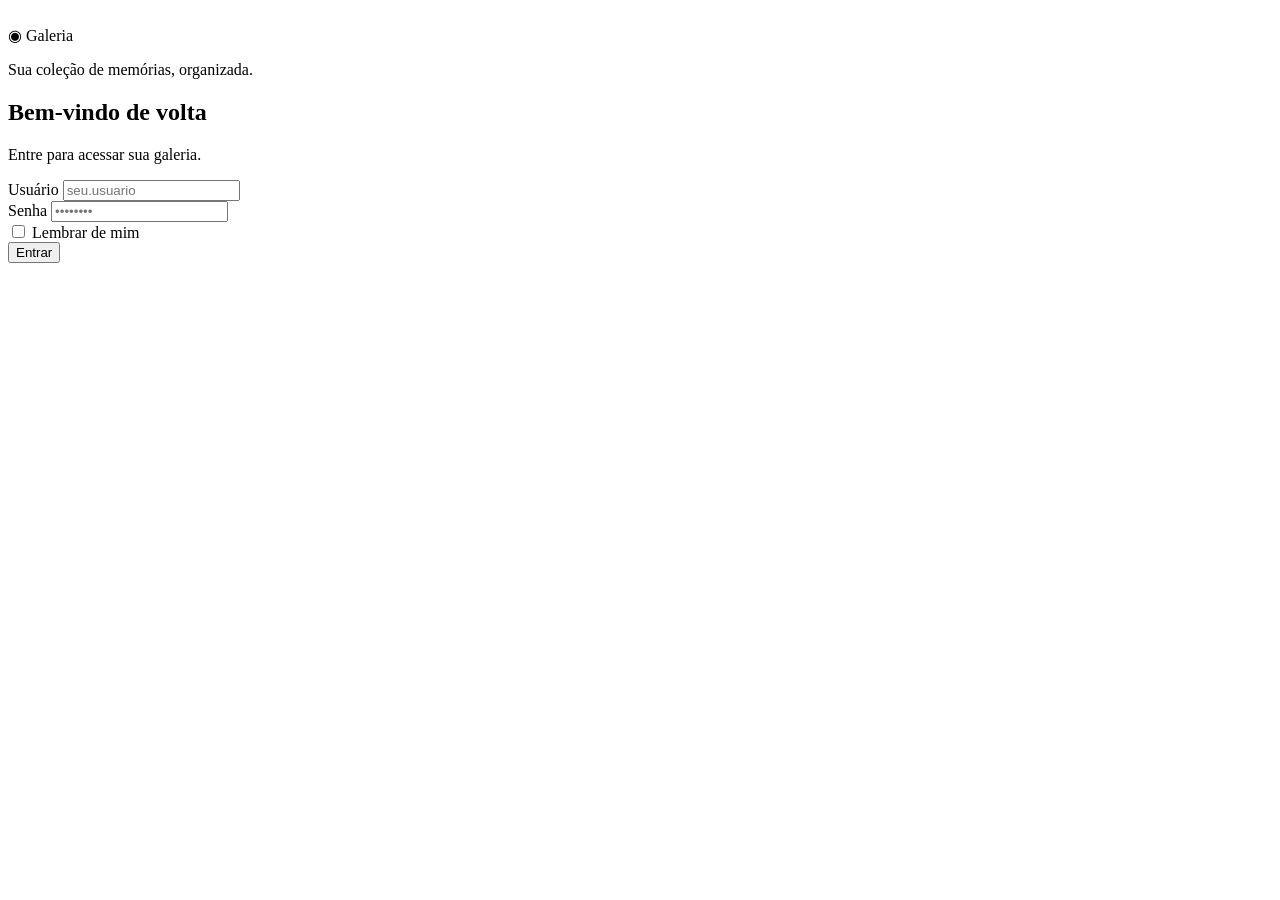
==== templates/index.html @ a2533970 "Corrige nome da pasta: tamplates -> templates" ====
<!DOCTYPE html>
<html lang="pt-BR">
<head>
  <meta charset="UTF-8">
  <meta name="viewport" content="width=device-width, initial-scale=1.0">
  <title>Galeria — Entrar</title>
  <link rel="stylesheet" href="styles.css">
</head>
<body>
  <main class="split">
    <!-- Lado esquerdo: fotos públicas -->
    <aside class="photo-panel" aria-hidden="true">
      <div class="photo-grid">
        <img src="https://picsum.photos/id/1015/600/800" alt="">
        <img src="https://picsum.photos/id/1039/600/600" alt="">
        <img src="https://picsum.photos/id/1043/600/600" alt="">
        <img src="https://picsum.photos/id/1018/600/800" alt="">
        <img src="https://picsum.photos/id/1024/600/600" alt="">
        <img src="https://picsum.photos/id/1050/600/800" alt="">
      </div>
      <div class="photo-overlay">
        <div class="brand">
          <span class="brand-mark">◉</span>
          <span class="brand-name">Galeria</span>
        </div>
        <p class="brand-tagline">Sua coleção de memórias, organizada.</p>
      </div>
    </aside>

    <!-- Lado direito: formulário -->
    <section class="form-panel">
      <div class="login-card">
        <header class="login-header">
          <h1>Bem-vindo de volta</h1>
          <p>Entre para acessar sua galeria.</p>
        </header>

        <form id="login-form" novalidate>
          <div class="field">
            <label for="username">Usuário</label>
            <input id="username" name="username" type="text" placeholder="seu.usuario"
                   autocomplete="username" autocapitalize="none" spellcheck="false"
                   maxlength="32" required>
          </div>

          <div class="field">
            <label for="password">Senha</label>
            <input id="password" name="password" type="password" placeholder="••••••••"
                   autocomplete="current-password" maxlength="128" required>
          </div>

          <div class="row">
            <label class="checkbox">
              <input type="checkbox" name="remember">
              <span>Lembrar de mim</span>
            </label>
          </div>

          <button type="submit" class="btn-primary">Entrar</button>

          <p class="form-message" id="form-message" role="alert" aria-live="polite"></p>
        </form>
      </div>
    </section>
  </main>

  <script src="app.js"></script>
</body>
</html>
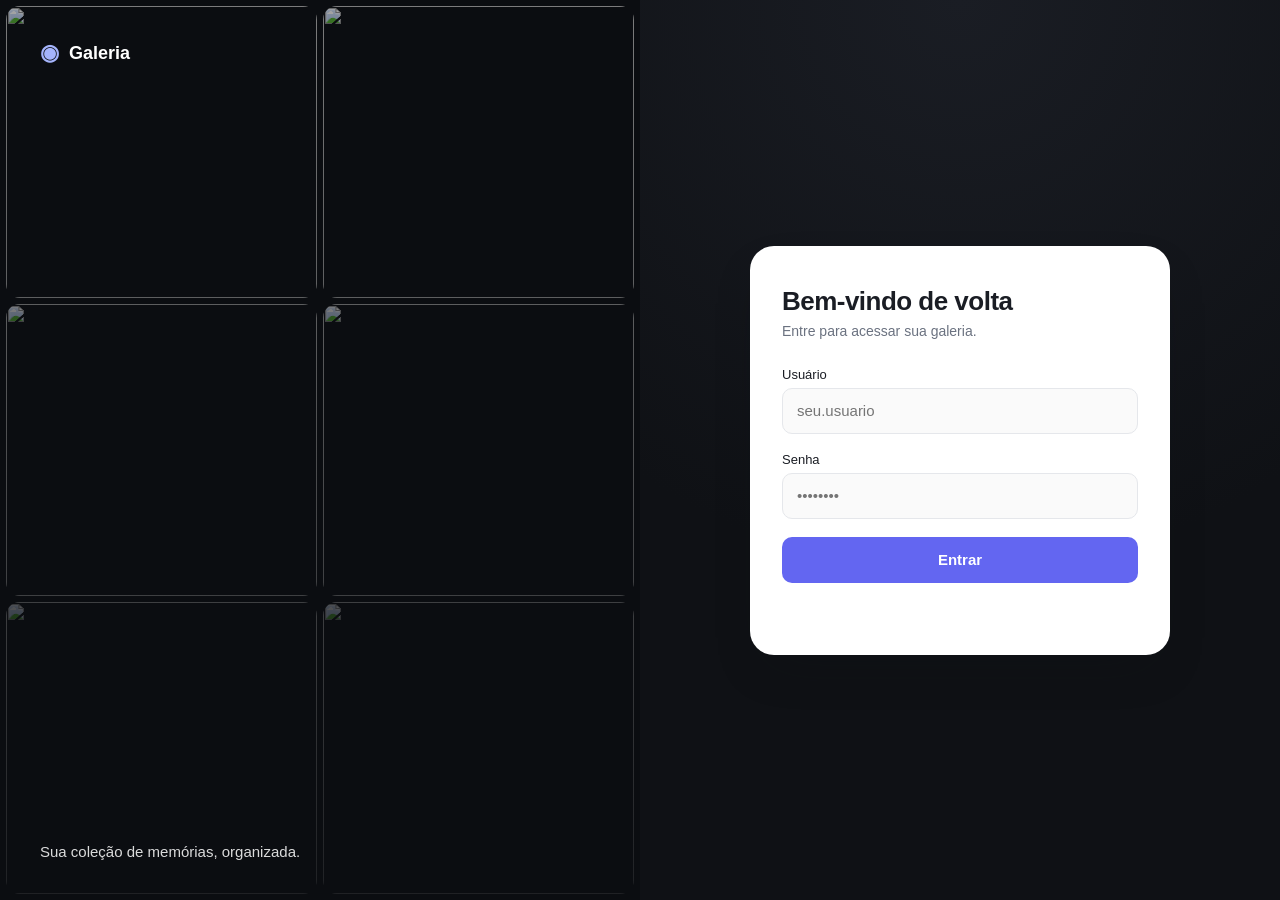
==== commit 848d2cab: "Arrumei o js que estava incorreto" ====
--- a/templates/index.html
+++ b/templates/index.html
@@ -3,8 +3,11 @@
 <head>
   <meta charset="UTF-8">
   <meta name="viewport" content="width=device-width, initial-scale=1.0">
+  <meta name="referrer" content="no-referrer">
+  <meta http-equiv="Content-Security-Policy"
+        content="default-src 'self'; img-src 'self' https://picsum.photos data:; style-src 'self'; script-src 'self'; connect-src 'self'; base-uri 'self'; form-action 'self'">
   <title>Galeria — Entrar</title>
-  <link rel="stylesheet" href="styles.css">
+  <link rel="stylesheet" href="/static/styles.css">
 </head>
 <body>
   <main class="split">
@@ -35,7 +38,7 @@
           <p>Entre para acessar sua galeria.</p>
         </header>
 
-        <form id="login-form" novalidate>
+        <form id="login-form" novalidate autocomplete="off">
           <div class="field">
             <label for="username">Usuário</label>
             <input id="username" name="username" type="text" placeholder="seu.usuario"
@@ -49,13 +52,6 @@
                    autocomplete="current-password" maxlength="128" required>
           </div>
 
-          <div class="row">
-            <label class="checkbox">
-              <input type="checkbox" name="remember">
-              <span>Lembrar de mim</span>
-            </label>
-          </div>
-
           <button type="submit" class="btn-primary">Entrar</button>
 
           <p class="form-message" id="form-message" role="alert" aria-live="polite"></p>
@@ -64,6 +60,6 @@
     </section>
   </main>
 
-  <script src="app.js"></script>
+  <script src="/static/app.js"></script>
 </body>
 </html>
--- a/static/styles.css
+++ b/static/styles.css
@@ -0,0 +1,174 @@
+*, *::before, *::after { box-sizing: border-box; }
+
+:root {
+  --bg: #0f1115;
+  --surface: #ffffff;
+  --text: #1a1d24;
+  --muted: #6b7280;
+  --border: #e5e7eb;
+  --primary: #6366f1;
+  --primary-hover: #4f46e5;
+  --danger: #ef4444;
+  --radius-lg: 24px;
+  --radius-md: 14px;
+  --radius-sm: 10px;
+  --shadow: 0 20px 50px -20px rgba(15, 17, 21, 0.35);
+}
+
+html, body { height: 100%; margin: 0; }
+
+body {
+  font-family: 'Inter', -apple-system, BlinkMacSystemFont, 'Segoe UI', Roboto, sans-serif;
+  color: var(--text);
+  background: var(--bg);
+  -webkit-font-smoothing: antialiased;
+}
+
+/* ---------- Layout ---------- */
+.split {
+  display: grid;
+  grid-template-columns: 1fr 1fr;
+  height: 100vh;
+  height: 100dvh;         /* altura real no mobile (barra dinâmica) */
+  overflow: hidden;        /* nada empurra o layout pra fora da tela */
+}
+
+/* ---------- Lado esquerdo ---------- */
+.photo-panel {
+  position: relative;
+  overflow: hidden;
+  background: #0b0d11;
+  min-height: 0;           /* permite encolher como item de grid */
+}
+
+.photo-grid {
+  display: grid;
+  grid-template-columns: repeat(2, 1fr);
+  grid-template-rows: repeat(3, 1fr);  /* 6 fotos = 3 linhas explícitas */
+  gap: 6px;
+  height: 100%;
+  padding: 6px;
+}
+
+.photo-grid img {
+  display: block;
+  width: 100%;
+  height: 100%;
+  min-width: 0;
+  min-height: 0;
+  object-fit: cover;
+  border-radius: var(--radius-md);
+  filter: brightness(0.75) saturate(1.05);
+}
+
+.photo-overlay {
+  position: absolute;
+  inset: 0;
+  padding: 40px;
+  display: flex;
+  flex-direction: column;
+  justify-content: space-between;
+  background: linear-gradient(180deg, rgba(11,13,17,0.15) 0%, rgba(11,13,17,0.85) 100%);
+  color: #fff;
+  pointer-events: none;
+}
+
+.brand { display: flex; align-items: center; gap: 10px; font-weight: 600; font-size: 18px; }
+.brand-mark { font-size: 22px; color: #a5b4fc; }
+.brand-tagline { margin: 0; font-size: 15px; opacity: 0.85; max-width: 320px; }
+
+/* ---------- Lado direito ---------- */
+.form-panel {
+  display: flex;
+  padding: 40px;
+  min-height: 0;
+  overflow-y: auto;        /* em telas curtas, scrolla só aqui dentro */
+  background: radial-gradient(circle at 50% 0%, #1a1d24 0%, #0f1115 60%);
+}
+
+.login-card {
+  margin: auto;            /* centraliza sem cortar o topo quando transborda */
+  width: 100%;
+  max-width: 420px;
+  background: var(--surface);
+  border-radius: var(--radius-lg);
+  padding: 40px 32px;
+  box-shadow: var(--shadow);
+}
+
+.login-header h1 { font-size: 26px; margin: 0 0 6px; letter-spacing: -0.02em; }
+.login-header p  { margin: 0 0 28px; color: var(--muted); font-size: 14px; }
+
+.field { margin-bottom: 18px; display: flex; flex-direction: column; gap: 6px; }
+.field label { font-size: 13px; font-weight: 500; color: var(--text); }
+
+.field input {
+  height: 46px;
+  padding: 0 14px;
+  border: 1px solid var(--border);
+  border-radius: var(--radius-sm);
+  font-size: 15px;
+  background: #fafafa;
+  transition: border-color .15s, box-shadow .15s, background .15s;
+  color: var(--text);
+}
+
+.field input:focus {
+  outline: none;
+  border-color: var(--primary);
+  background: #fff;
+  box-shadow: 0 0 0 4px rgba(99, 102, 241, 0.15);
+}
+
+.field input.invalid {
+  border-color: var(--danger);
+  box-shadow: 0 0 0 4px rgba(239, 68, 68, 0.12);
+}
+
+.checkbox { display: flex; align-items: center; gap: 8px; color: var(--muted); cursor: pointer; }
+.checkbox input { accent-color: var(--primary); }
+
+.link { color: var(--primary); text-decoration: none; font-weight: 500; }
+.link:hover { text-decoration: underline; }
+
+.btn-primary {
+  width: 100%;
+  height: 46px;
+  border: none;
+  border-radius: var(--radius-sm);
+  background: var(--primary);
+  color: #fff;
+  font-weight: 600;
+  font-size: 15px;
+  cursor: pointer;
+  transition: background .15s, transform .05s;
+}
+.btn-primary:hover  { background: var(--primary-hover); }
+.btn-primary:active { transform: translateY(1px); }
+.btn-primary:disabled { opacity: 0.6; cursor: not-allowed; }
+
+.form-message {
+  margin: 14px 0 0;
+  font-size: 13px;
+  min-height: 18px;
+  color: var(--muted);
+}
+.form-message.error   { color: var(--danger); }
+.form-message.success { color: #16a34a; }
+
+/* ---------- Responsivo ---------- */
+@media (max-width: 900px) {
+  .split {
+    grid-template-columns: 1fr;
+    height: auto;          /* no mobile deixa a página rolar normalmente */
+    min-height: 100dvh;
+    overflow: visible;
+  }
+  .photo-panel { display: none; }
+  .form-panel {
+    padding: 24px;
+    min-height: 100dvh;
+    overflow-y: visible;
+  }
+  .login-card { padding: 32px 24px; }
+}
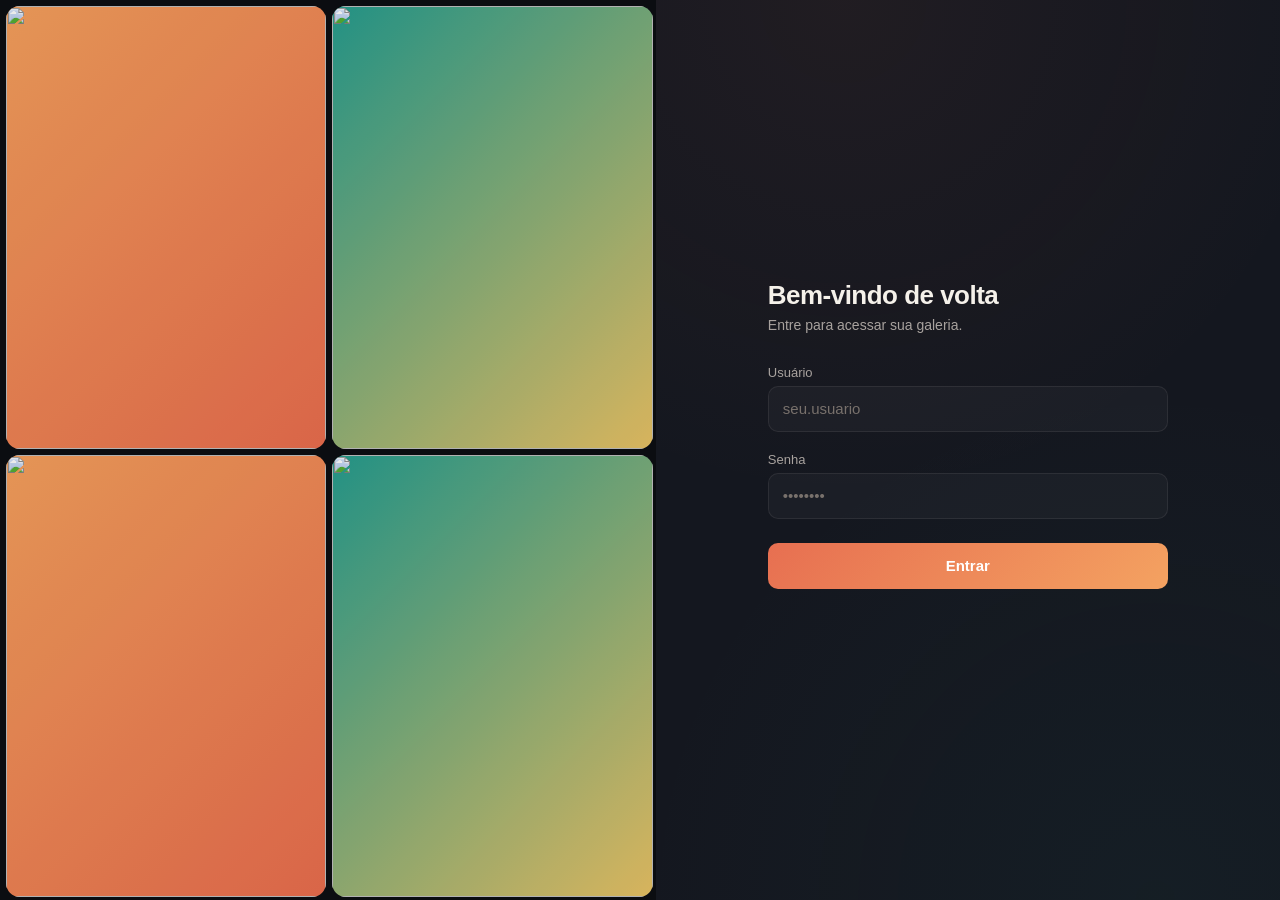
==== commit 676127d1: "Ajustei a persistência de dados com separação de mídias soltas e isolamento por usuário" ====
--- a/templates/index.html
+++ b/templates/index.html
@@ -5,58 +5,39 @@
   <meta name="viewport" content="width=device-width, initial-scale=1.0">
   <meta name="referrer" content="no-referrer">
   <meta http-equiv="Content-Security-Policy"
-        content="default-src 'self'; img-src 'self' https://picsum.photos data:; style-src 'self'; script-src 'self'; connect-src 'self'; base-uri 'self'; form-action 'self'">
+        content="default-src 'self'; img-src 'self' https://picsum.photos https://fastly.picsum.photos data:; style-src 'self'; script-src 'self'; connect-src 'self'; base-uri 'self'; form-action 'self'">
   <title>Galeria — Entrar</title>
   <link rel="stylesheet" href="/static/styles.css">
 </head>
 <body>
   <main class="split">
-    <!-- Lado esquerdo: fotos públicas -->
     <aside class="photo-panel" aria-hidden="true">
-      <div class="photo-grid">
-        <img src="https://picsum.photos/id/1015/600/800" alt="">
-        <img src="https://picsum.photos/id/1039/600/600" alt="">
-        <img src="https://picsum.photos/id/1043/600/600" alt="">
-        <img src="https://picsum.photos/id/1018/600/800" alt="">
-        <img src="https://picsum.photos/id/1024/600/600" alt="">
-        <img src="https://picsum.photos/id/1050/600/800" alt="">
-      </div>
-      <div class="photo-overlay">
-        <div class="brand">
-          <span class="brand-mark">◉</span>
-          <span class="brand-name">Galeria</span>
-        </div>
-        <p class="brand-tagline">Sua coleção de memórias, organizada.</p>
-      </div>
+      <div class="photo-mosaic" id="photo-mosaic"></div>
     </aside>
 
-    <!-- Lado direito: formulário -->
     <section class="form-panel">
-      <div class="login-card">
+      <form id="login-form" class="login-form" novalidate autocomplete="off">
         <header class="login-header">
           <h1>Bem-vindo de volta</h1>
           <p>Entre para acessar sua galeria.</p>
         </header>
 
-        <form id="login-form" novalidate autocomplete="off">
-          <div class="field">
-            <label for="username">Usuário</label>
-            <input id="username" name="username" type="text" placeholder="seu.usuario"
-                   autocomplete="username" autocapitalize="none" spellcheck="false"
-                   maxlength="32" required>
-          </div>
+        <div class="field">
+          <label for="username">Usuário</label>
+          <input id="username" name="username" type="text" placeholder="seu.usuario"
+                 autocomplete="username" autocapitalize="none" spellcheck="false"
+                 maxlength="32" required>
+        </div>
 
-          <div class="field">
-            <label for="password">Senha</label>
-            <input id="password" name="password" type="password" placeholder="••••••••"
-                   autocomplete="current-password" maxlength="128" required>
-          </div>
+        <div class="field">
+          <label for="password">Senha</label>
+          <input id="password" name="password" type="password" placeholder="••••••••"
+                 autocomplete="current-password" maxlength="128" required>
+        </div>
 
-          <button type="submit" class="btn-primary">Entrar</button>
-
-          <p class="form-message" id="form-message" role="alert" aria-live="polite"></p>
-        </form>
-      </div>
+        <button type="submit" class="btn-primary">Entrar</button>
+        <p class="form-message" id="form-message" role="alert" aria-live="polite"></p>
+      </form>
     </section>
   </main>
 
--- a/static/styles.css
+++ b/static/styles.css
@@ -1,18 +1,35 @@
 *, *::before, *::after { box-sizing: border-box; }
 
 :root {
-  --bg: #0f1115;
-  --surface: #ffffff;
-  --text: #1a1d24;
-  --muted: #6b7280;
-  --border: #e5e7eb;
-  --primary: #6366f1;
-  --primary-hover: #4f46e5;
+  --bg: #14171f;
+  --bg-elev: #1c2029;
+  --sunset-1: #f4a261;
+  --sunset-2: #e76f51;
+  --ocean: #2a9d8f;
+  --sand: #e9c46a;
+
+  --primary: #e76f51;
+  --primary-hover: #d15a3d;
+  --primary-soft: rgba(231, 111, 81, 0.14);
+  --accent: #f4a261;
   --danger: #ef4444;
+  --success: #2a9d8f;
+
+  --text: #f5f1ea;
+  --text-dim: #a8a29e;
+  --muted: #78716c;
+
+  --border: rgba(245, 241, 234, 0.08);
+  --border-strong: rgba(245, 241, 234, 0.16);
+
   --radius-lg: 24px;
   --radius-md: 14px;
   --radius-sm: 10px;
-  --shadow: 0 20px 50px -20px rgba(15, 17, 21, 0.35);
+  --radius-full: 999px;
+
+  --ease-out: cubic-bezier(0.16, 1, 0.3, 1);
+  --ease-in-out: cubic-bezier(0.65, 0, 0.35, 1);
+  --ease-spring: cubic-bezier(0.34, 1.56, 0.64, 1);
 }
 
 html, body { height: 100%; margin: 0; }
@@ -22,85 +39,102 @@
   color: var(--text);
   background: var(--bg);
   -webkit-font-smoothing: antialiased;
+  overflow: hidden;
 }
 
 /* ---------- Layout ---------- */
 .split {
   display: grid;
-  grid-template-columns: 1fr 1fr;
+  grid-template-columns: 1.05fr 1fr;
   height: 100vh;
-  height: 100dvh;         /* altura real no mobile (barra dinâmica) */
-  overflow: hidden;        /* nada empurra o layout pra fora da tela */
-}
-
-/* ---------- Lado esquerdo ---------- */
+  height: 100dvh;
+  overflow: hidden;
+}
+
+/* ---------- Lado esquerdo: mosaico diagonal infinito ---------- */
 .photo-panel {
   position: relative;
   overflow: hidden;
   background: #0b0d11;
-  min-height: 0;           /* permite encolher como item de grid */
-}
-
-.photo-grid {
+  min-height: 0;
+}
+
+.photo-mosaic {
+  position: absolute;
+  top: 0;
+  left: 0;
+  width: 200%;
+  height: 200%;
   display: grid;
-  grid-template-columns: repeat(2, 1fr);
-  grid-template-rows: repeat(3, 1fr);  /* 6 fotos = 3 linhas explícitas */
+  grid-template-columns: repeat(4, 1fr);
+  grid-template-rows: repeat(4, 1fr);
   gap: 6px;
-  height: 100%;
   padding: 6px;
-}
-
-.photo-grid img {
-  display: block;
+  animation: diagonalScroll 60s linear infinite;
+  will-change: transform;
+}
+
+@keyframes diagonalScroll {
+  from { transform: translate(0, -50%); }
+  to   { transform: translate(-50%, 0); }
+}
+
+.photo-mosaic img {
   width: 100%;
   height: 100%;
-  min-width: 0;
-  min-height: 0;
   object-fit: cover;
+  display: block;
   border-radius: var(--radius-md);
-  filter: brightness(0.75) saturate(1.05);
-}
-
-.photo-overlay {
-  position: absolute;
-  inset: 0;
-  padding: 40px;
-  display: flex;
-  flex-direction: column;
-  justify-content: space-between;
-  background: linear-gradient(180deg, rgba(11,13,17,0.15) 0%, rgba(11,13,17,0.85) 100%);
-  color: #fff;
-  pointer-events: none;
-}
-
-.brand { display: flex; align-items: center; gap: 10px; font-weight: 600; font-size: 18px; }
-.brand-mark { font-size: 22px; color: #a5b4fc; }
-.brand-tagline { margin: 0; font-size: 15px; opacity: 0.85; max-width: 320px; }
-
-/* ---------- Lado direito ---------- */
+  filter: brightness(0.92) saturate(1.05);
+}
+
+/* ---------- Lado direito: formulário (sem card) ---------- */
 .form-panel {
   display: flex;
   padding: 40px;
   min-height: 0;
-  overflow-y: auto;        /* em telas curtas, scrolla só aqui dentro */
-  background: radial-gradient(circle at 50% 0%, #1a1d24 0%, #0f1115 60%);
-}
-
-.login-card {
-  margin: auto;            /* centraliza sem cortar o topo quando transborda */
+  overflow-y: auto;
+  background:
+    radial-gradient(circle at 30% 0%, rgba(231,111,81,0.06) 0%, transparent 50%),
+    radial-gradient(circle at 80% 100%, rgba(42,157,143,0.05) 0%, transparent 50%),
+    var(--bg);
+}
+
+.login-form {
+  margin: auto;
   width: 100%;
-  max-width: 420px;
-  background: var(--surface);
-  border-radius: var(--radius-lg);
-  padding: 40px 32px;
-  box-shadow: var(--shadow);
-}
-
-.login-header h1 { font-size: 26px; margin: 0 0 6px; letter-spacing: -0.02em; }
-.login-header p  { margin: 0 0 28px; color: var(--muted); font-size: 14px; }
-
-.field { margin-bottom: 18px; display: flex; flex-direction: column; gap: 6px; }
-.field label { font-size: 13px; font-weight: 500; color: var(--text); }
+  max-width: 400px;
+  animation: formIn 0.7s var(--ease-out) both;
+}
+
+@keyframes formIn {
+  from { opacity: 0; transform: translateY(12px); }
+  to   { opacity: 1; transform: translateY(0); }
+}
+
+.login-header h1 {
+  font-size: 26px;
+  margin: 0 0 6px;
+  letter-spacing: -0.02em;
+  color: var(--text);
+}
+.login-header p {
+  margin: 0 0 32px;
+  color: var(--text-dim);
+  font-size: 14px;
+}
+
+.field {
+  margin-bottom: 20px;
+  display: flex;
+  flex-direction: column;
+  gap: 6px;
+}
+.field label {
+  font-size: 13px;
+  font-weight: 500;
+  color: var(--text-dim);
+}
 
 .field input {
   height: 46px;
@@ -108,59 +142,73 @@
   border: 1px solid var(--border);
   border-radius: var(--radius-sm);
   font-size: 15px;
-  background: #fafafa;
-  transition: border-color .15s, box-shadow .15s, background .15s;
+  background: rgba(255,255,255,0.03);
+  transition: border-color .25s var(--ease-out),
+              box-shadow .25s var(--ease-out),
+              background .25s var(--ease-out);
   color: var(--text);
-}
-
+  font-family: inherit;
+}
+.field input::placeholder { color: var(--muted); }
 .field input:focus {
   outline: none;
   border-color: var(--primary);
-  background: #fff;
-  box-shadow: 0 0 0 4px rgba(99, 102, 241, 0.15);
-}
-
+  background: rgba(255,255,255,0.05);
+  box-shadow: 0 0 0 4px var(--primary-soft);
+}
 .field input.invalid {
   border-color: var(--danger);
-  box-shadow: 0 0 0 4px rgba(239, 68, 68, 0.12);
-}
-
-.checkbox { display: flex; align-items: center; gap: 8px; color: var(--muted); cursor: pointer; }
-.checkbox input { accent-color: var(--primary); }
-
-.link { color: var(--primary); text-decoration: none; font-weight: 500; }
-.link:hover { text-decoration: underline; }
+  box-shadow: 0 0 0 4px rgba(239, 68, 68, 0.14);
+}
 
 .btn-primary {
   width: 100%;
   height: 46px;
   border: none;
   border-radius: var(--radius-sm);
-  background: var(--primary);
+  background: linear-gradient(135deg, var(--sunset-2) 0%, var(--sunset-1) 100%);
   color: #fff;
   font-weight: 600;
   font-size: 15px;
   cursor: pointer;
-  transition: background .15s, transform .05s;
-}
-.btn-primary:hover  { background: var(--primary-hover); }
-.btn-primary:active { transform: translateY(1px); }
-.btn-primary:disabled { opacity: 0.6; cursor: not-allowed; }
+  transition: transform .2s var(--ease-spring), box-shadow .25s var(--ease-out), filter .2s var(--ease-out);
+  font-family: inherit;
+  position: relative;
+  overflow: hidden;
+  margin-top: 4px;
+}
+.btn-primary::after {
+  content: '';
+  position: absolute;
+  inset: 0;
+  background: linear-gradient(135deg, rgba(255,255,255,0.15), transparent 50%);
+  opacity: 0;
+  transition: opacity .25s var(--ease-out);
+}
+.btn-primary:hover:not(:disabled) {
+  filter: brightness(1.06);
+  box-shadow: 0 8px 24px -8px rgba(231, 111, 81, 0.5);
+  transform: translateY(-1px);
+}
+.btn-primary:hover:not(:disabled)::after { opacity: 1; }
+.btn-primary:active:not(:disabled) { transform: translateY(0) scale(0.99); }
+.btn-primary:disabled { opacity: 0.55; cursor: not-allowed; }
 
 .form-message {
   margin: 14px 0 0;
   font-size: 13px;
   min-height: 18px;
   color: var(--muted);
+  transition: color .25s var(--ease-out);
 }
 .form-message.error   { color: var(--danger); }
-.form-message.success { color: #16a34a; }
+.form-message.success { color: var(--success); }
 
 /* ---------- Responsivo ---------- */
 @media (max-width: 900px) {
   .split {
     grid-template-columns: 1fr;
-    height: auto;          /* no mobile deixa a página rolar normalmente */
+    height: auto;
     min-height: 100dvh;
     overflow: visible;
   }
@@ -170,5 +218,9 @@
     min-height: 100dvh;
     overflow-y: visible;
   }
-  .login-card { padding: 32px 24px; }
+}
+
+@media (prefers-reduced-motion: reduce) {
+  .photo-mosaic { animation: none; }
+  .login-form { animation: none; }
 }
